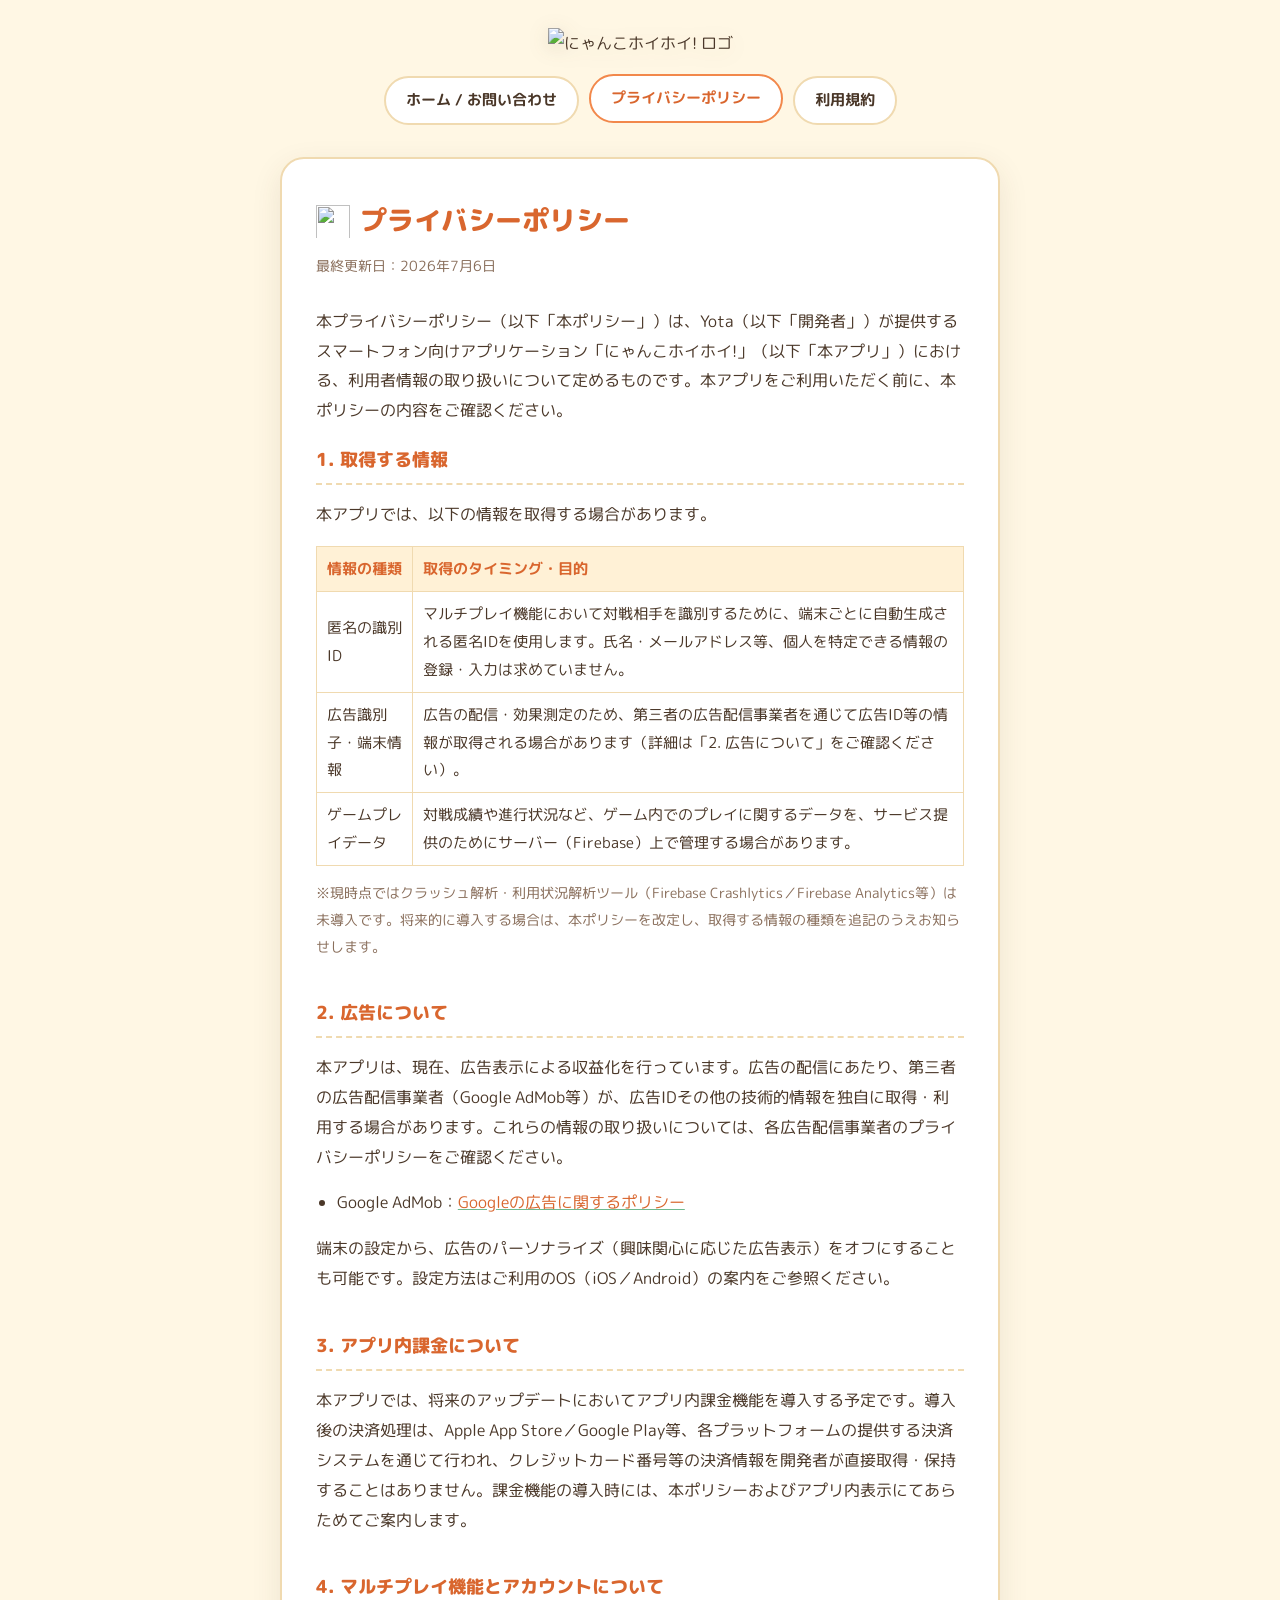
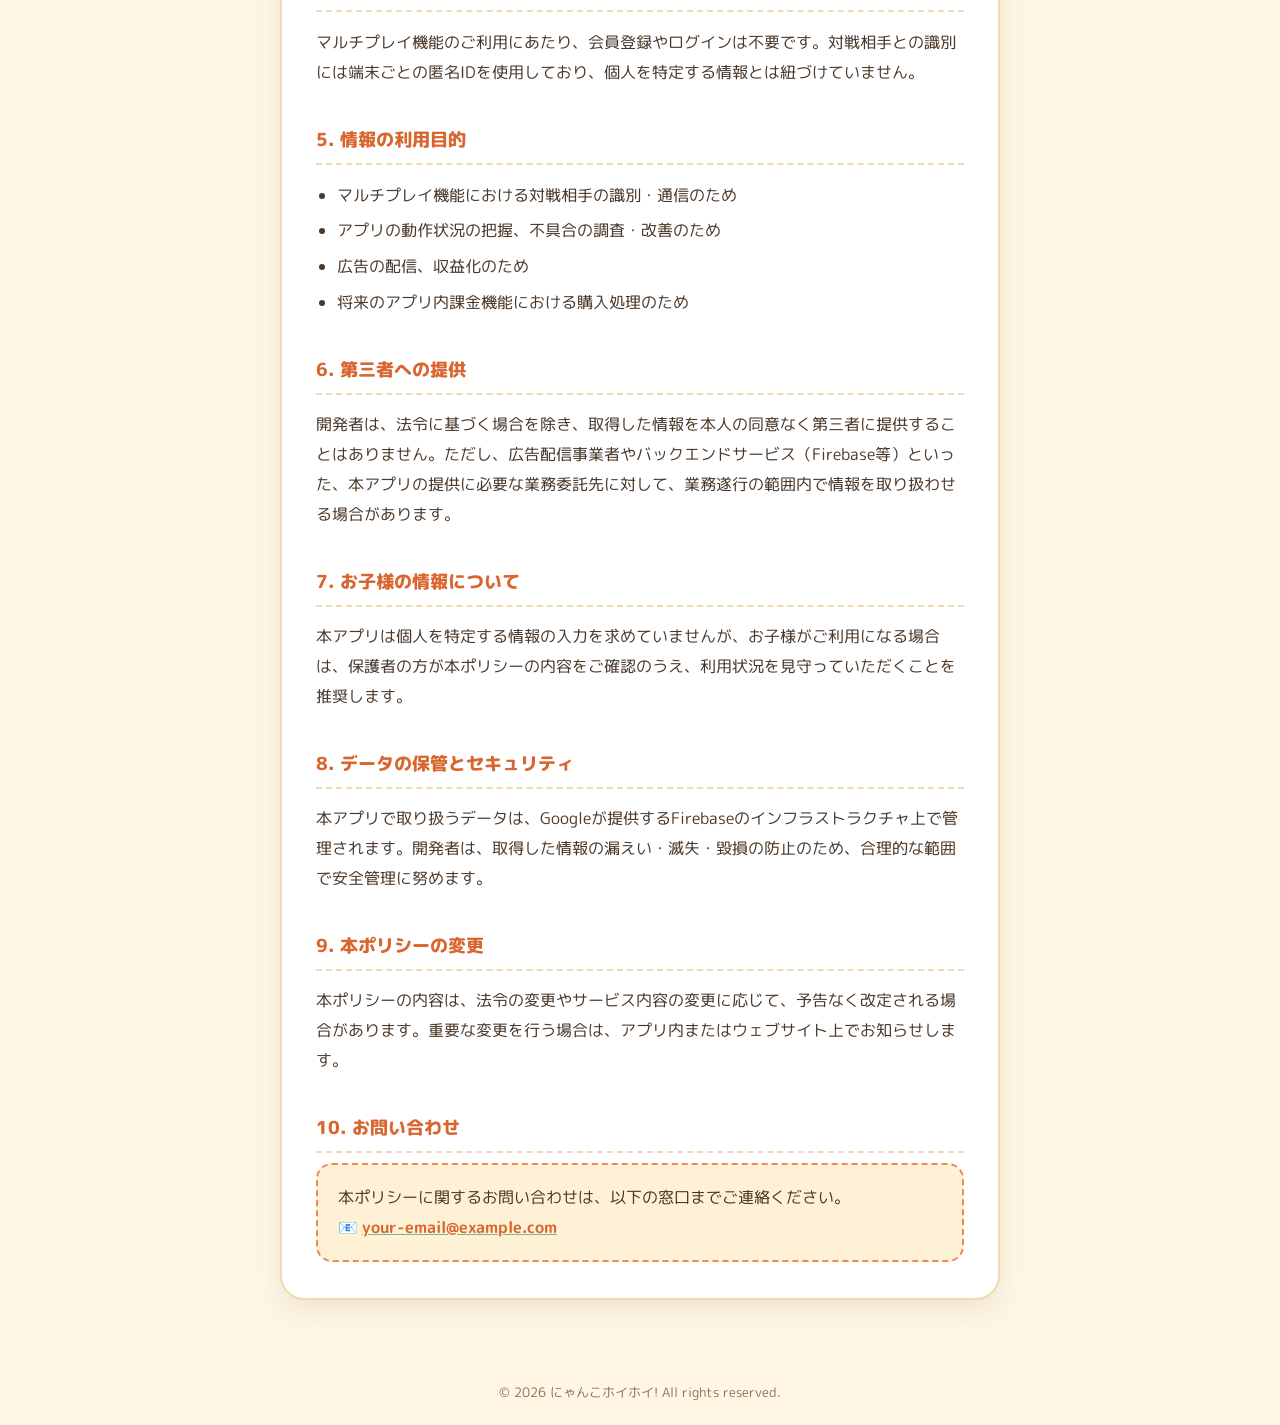
==== privacy-policy.html @ aa25f76d "新規追加" ====
<!DOCTYPE html>
<html lang="ja">
<head>
<meta charset="UTF-8">
<meta name="viewport" content="width=device-width, initial-scale=1.0">
<title>プライバシーポリシー | にゃんこホイホイ!</title>
<meta name="description" content="にゃんこホイホイ!のプライバシーポリシー。取得する情報、広告配信、アプリ内課金、Firebaseの利用等について説明します。">
<link rel="stylesheet" href="style.css">
</head>
<body>

<header class="site-header">
  <img class="logo" src="assets/title.png" alt="にゃんこホイホイ! ロゴ">
  <nav class="site-nav">
    <a href="index.html">ホーム / お問い合わせ</a>
    <a href="privacy-policy.html" class="active">プライバシーポリシー</a>
    <a href="terms.html">利用規約</a>
  </nav>
</header>

<main>
  <div class="card">
    <h1 class="page-title"><img class="icon" src="assets/sironeko.png" alt="">プライバシーポリシー</h1>
    <p class="updated">最終更新日：2026年7月6日</p>

    <p>
      本プライバシーポリシー（以下「本ポリシー」）は、Yota（以下「開発者」）が提供するスマートフォン向けアプリケーション「にゃんこホイホイ!」（以下「本アプリ」）における、利用者情報の取り扱いについて定めるものです。本アプリをご利用いただく前に、本ポリシーの内容をご確認ください。
    </p>

    <h2>1. 取得する情報</h2>
    <p>本アプリでは、以下の情報を取得する場合があります。</p>
    <table>
      <tr><th>情報の種類</th><th>取得のタイミング・目的</th></tr>
      <tr>
        <td>匿名の識別ID</td>
        <td>マルチプレイ機能において対戦相手を識別するために、端末ごとに自動生成される匿名IDを使用します。氏名・メールアドレス等、個人を特定できる情報の登録・入力は求めていません。</td>
      </tr>
      <tr>
        <td>広告識別子・端末情報</td>
        <td>広告の配信・効果測定のため、第三者の広告配信事業者を通じて広告ID等の情報が取得される場合があります（詳細は「2. 広告について」をご確認ください）。</td>
      </tr>
      <tr>
        <td>ゲームプレイデータ</td>
        <td>対戦成績や進行状況など、ゲーム内でのプレイに関するデータを、サービス提供のためにサーバー（Firebase）上で管理する場合があります。</td>
      </tr>
    </table>
    <p style="font-size:0.88rem; color:var(--text-soft);">
      ※現時点ではクラッシュ解析・利用状況解析ツール（Firebase Crashlytics／Firebase Analytics等）は未導入です。将来的に導入する場合は、本ポリシーを改定し、取得する情報の種類を追記のうえお知らせします。
    </p>

    <h2>2. 広告について</h2>
    <p>
      本アプリは、現在、広告表示による収益化を行っています。広告の配信にあたり、第三者の広告配信事業者（Google AdMob等）が、広告IDその他の技術的情報を独自に取得・利用する場合があります。これらの情報の取り扱いについては、各広告配信事業者のプライバシーポリシーをご確認ください。
    </p>
    <ul>
      <li>Google AdMob：<a href="https://policies.google.com/technologies/ads" target="_blank" rel="noopener">Googleの広告に関するポリシー</a></li>
    </ul>
    <p>
      端末の設定から、広告のパーソナライズ（興味関心に応じた広告表示）をオフにすることも可能です。設定方法はご利用のOS（iOS／Android）の案内をご参照ください。
    </p>

    <h2>3. アプリ内課金について</h2>
    <p>
      本アプリでは、将来のアップデートにおいてアプリ内課金機能を導入する予定です。導入後の決済処理は、Apple App Store／Google Play等、各プラットフォームの提供する決済システムを通じて行われ、クレジットカード番号等の決済情報を開発者が直接取得・保持することはありません。課金機能の導入時には、本ポリシーおよびアプリ内表示にてあらためてご案内します。
    </p>

    <h2>4. マルチプレイ機能とアカウントについて</h2>
    <p>
      マルチプレイ機能のご利用にあたり、会員登録やログインは不要です。対戦相手との識別には端末ごとの匿名IDを使用しており、個人を特定する情報とは紐づけていません。
    </p>

    <h2>5. 情報の利用目的</h2>
    <ul>
      <li>マルチプレイ機能における対戦相手の識別・通信のため</li>
      <li>アプリの動作状況の把握、不具合の調査・改善のため</li>
      <li>広告の配信、収益化のため</li>
      <li>将来のアプリ内課金機能における購入処理のため</li>
    </ul>

    <h2>6. 第三者への提供</h2>
    <p>
      開発者は、法令に基づく場合を除き、取得した情報を本人の同意なく第三者に提供することはありません。ただし、広告配信事業者やバックエンドサービス（Firebase等）といった、本アプリの提供に必要な業務委託先に対して、業務遂行の範囲内で情報を取り扱わせる場合があります。
    </p>

    <h2>7. お子様の情報について</h2>
    <p>
      本アプリは個人を特定する情報の入力を求めていませんが、お子様がご利用になる場合は、保護者の方が本ポリシーの内容をご確認のうえ、利用状況を見守っていただくことを推奨します。
    </p>

    <h2>8. データの保管とセキュリティ</h2>
    <p>
      本アプリで取り扱うデータは、Googleが提供するFirebaseのインフラストラクチャ上で管理されます。開発者は、取得した情報の漏えい・滅失・毀損の防止のため、合理的な範囲で安全管理に努めます。
    </p>

    <h2>9. 本ポリシーの変更</h2>
    <p>
      本ポリシーの内容は、法令の変更やサービス内容の変更に応じて、予告なく改定される場合があります。重要な変更を行う場合は、アプリ内またはウェブサイト上でお知らせします。
    </p>

    <h2>10. お問い合わせ</h2>
    <div class="contact-box">
      <p style="margin:0;">
        本ポリシーに関するお問い合わせは、以下の窓口までご連絡ください。<br>
        📧 <a href="mailto:your-email@example.com">your-email@example.com</a>
      </p>
    </div>
  </div>
</main>

<footer>
  &copy; <span id="year"></span> にゃんこホイホイ! All rights reserved.
</footer>
<script>document.getElementById('year').textContent = new Date().getFullYear();</script>
</body>
</html>
---- style.css ----
/* ==========================================================
   にゃんこホイホイ! 法務ページ共通スタイル
   Tokens
   --bg          : #FFF7E4  (クリーム背景)
   --bg-card     : #FFFFFF
   --primary     : #F2884B  (オレンジ / 見出し・アクセント)
   --primary-dk  : #D9662E  (ホバー・強調)
   --accent      : #6FB98F  (差し色グリーン / リンク下線など)
   --text        : #4A3728  (温かみのあるブラウン)
   --text-soft   : #8A6F5C
   --line        : #F0DAB0
   ========================================================== */

@import url('https://fonts.googleapis.com/css2?family=M+PLUS+Rounded+1c:wght@400;700;800&display=swap');

:root {
  --bg: #FFF7E4;
  --bg-card: #FFFFFF;
  --primary: #F2884B;
  --primary-dk: #D9662E;
  --accent: #6FB98F;
  --text: #4A3728;
  --text-soft: #8A6F5C;
  --line: #F0DAB0;
}

* { box-sizing: border-box; }

html, body {
  margin: 0;
  padding: 0;
}

body {
  font-family: 'M PLUS Rounded 1c', sans-serif;
  background-color: var(--bg);
  background-image: url('assets/paw_background.png');
  background-repeat: repeat;
  background-size: 420px;
  color: var(--text);
  line-height: 1.9;
  min-height: 100vh;
  display: flex;
  flex-direction: column;
}

a { color: var(--primary-dk); text-decoration-color: var(--accent); }
a:hover { color: var(--primary); }

/* ---------- header ---------- */
.site-header {
  padding: 28px 20px 8px;
  text-align: center;
}

.site-header img.logo {
  max-width: 220px;
  width: 60%;
  height: auto;
  filter: drop-shadow(0 4px 10px rgba(74,55,40,0.15));
}

nav.site-nav {
  display: flex;
  justify-content: center;
  gap: 10px;
  flex-wrap: wrap;
  margin: 18px auto 0;
}

nav.site-nav a {
  display: inline-block;
  background: var(--bg-card);
  border: 2px solid var(--line);
  color: var(--text);
  padding: 8px 20px;
  border-radius: 999px;
  font-weight: 700;
  font-size: 0.95rem;
  text-decoration: none;
  transition: transform 0.15s ease, border-color 0.15s ease, color 0.15s ease;
}

nav.site-nav a:hover,
nav.site-nav a.active {
  border-color: var(--primary);
  color: var(--primary-dk);
  transform: translateY(-2px);
}

/* ---------- main card ---------- */
main {
  flex: 1;
  width: 100%;
  max-width: 760px;
  margin: 24px auto 60px;
  padding: 0 20px;
}

.card {
  background: var(--bg-card);
  border-radius: 24px;
  padding: 36px 34px;
  box-shadow: 0 10px 30px rgba(74, 55, 40, 0.10);
  border: 2px solid var(--line);
}

h1.page-title {
  color: var(--primary-dk);
  font-weight: 800;
  font-size: 1.7rem;
  margin: 0 0 6px;
  display: flex;
  align-items: center;
  gap: 10px;
}

.page-title .icon {
  width: 34px;
  height: 34px;
  object-fit: contain;
}

.updated {
  color: var(--text-soft);
  font-size: 0.85rem;
  margin: 0 0 28px;
}

h2 {
  color: var(--primary-dk);
  font-size: 1.15rem;
  font-weight: 800;
  margin: 34px 0 10px;
  padding-bottom: 6px;
  border-bottom: 2px dashed var(--line);
}

h2:first-of-type { margin-top: 0; }

p, li { color: var(--text); font-size: 0.98rem; }

ul, ol { padding-left: 1.3em; }
li { margin-bottom: 6px; }

table {
  width: 100%;
  border-collapse: collapse;
  margin: 14px 0 6px;
  font-size: 0.92rem;
}
th, td {
  border: 1px solid var(--line);
  padding: 8px 10px;
  text-align: left;
}
th {
  background: #FFF1D6;
  color: var(--primary-dk);
}

.contact-box {
  background: #FFF1D6;
  border: 2px dashed var(--primary);
  border-radius: 16px;
  padding: 18px 20px;
  margin-top: 10px;
}

.contact-box a { font-weight: 700; }

.hero {
  text-align: center;
  margin-bottom: 28px;
}

.hero .catrow {
  display: flex;
  justify-content: center;
  gap: 14px;
  margin: 6px 0 18px;
}
.hero .catrow img {
  width: 56px;
  height: 56px;
  object-fit: contain;
  animation: bob 2.4s ease-in-out infinite;
}
.hero .catrow img:nth-child(2) { animation-delay: 0.3s; }
.hero .catrow img:nth-child(3) { animation-delay: 0.6s; }

@keyframes bob {
  0%, 100% { transform: translateY(0); }
  50% { transform: translateY(-6px); }
}

@media (prefers-reduced-motion: reduce) {
  .hero .catrow img { animation: none; }
}

.hero p.lead {
  color: var(--text-soft);
  font-size: 1rem;
  max-width: 480px;
  margin: 0 auto;
}

.link-cards {
  display: grid;
  grid-template-columns: 1fr 1fr;
  gap: 14px;
  margin-top: 24px;
}

.link-cards a {
  display: block;
  text-decoration: none;
  background: #FFF1D6;
  border: 2px solid var(--line);
  border-radius: 16px;
  padding: 16px;
  text-align: center;
  color: var(--text);
  font-weight: 700;
  transition: transform 0.15s ease, border-color 0.15s ease;
}
.link-cards a:hover {
  border-color: var(--primary);
  transform: translateY(-3px);
  color: var(--primary-dk);
}

@media (max-width: 480px) {
  .link-cards { grid-template-columns: 1fr; }
  .card { padding: 26px 20px; }
  h1.page-title { font-size: 1.4rem; }
}

/* ---------- footer ---------- */
footer {
  text-align: center;
  padding: 20px;
  color: var(--text-soft);
  font-size: 0.82rem;
}

:focus-visible {
  outline: 3px solid var(--accent);
  outline-offset: 2px;
}
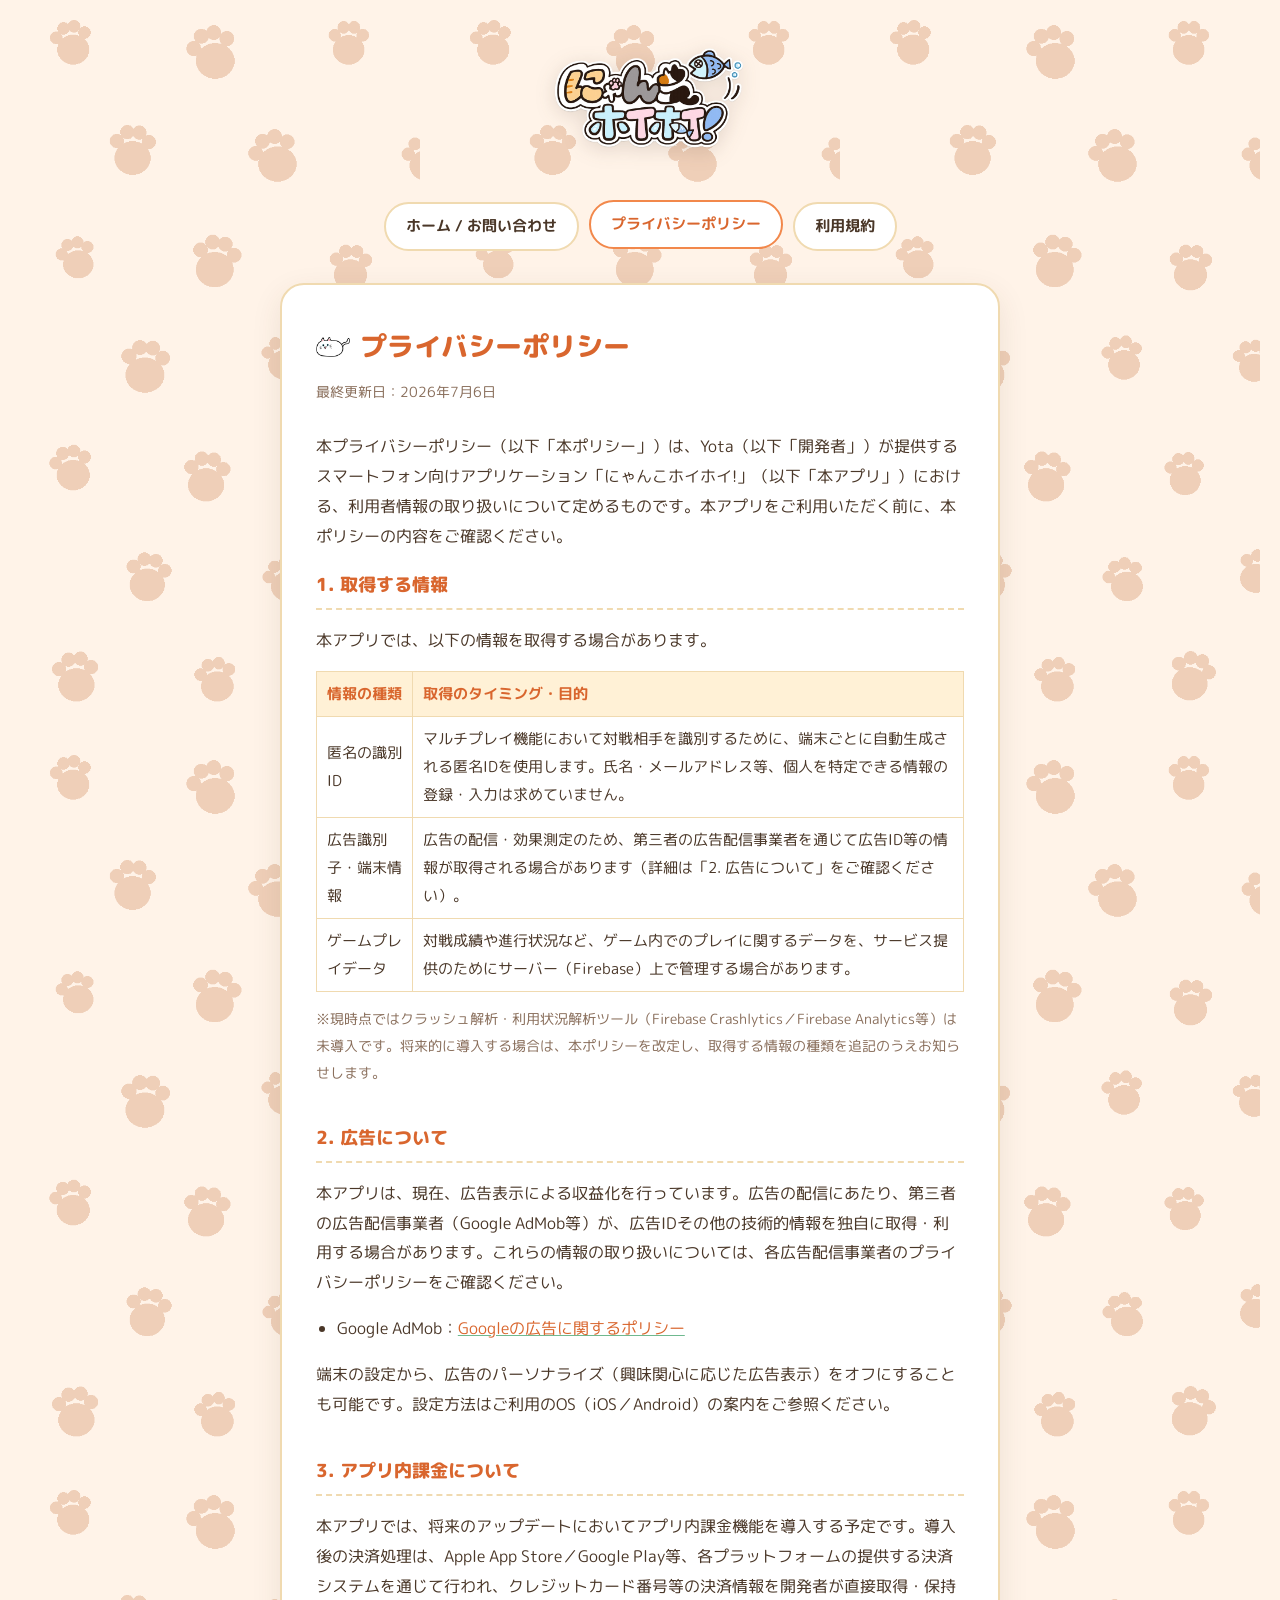
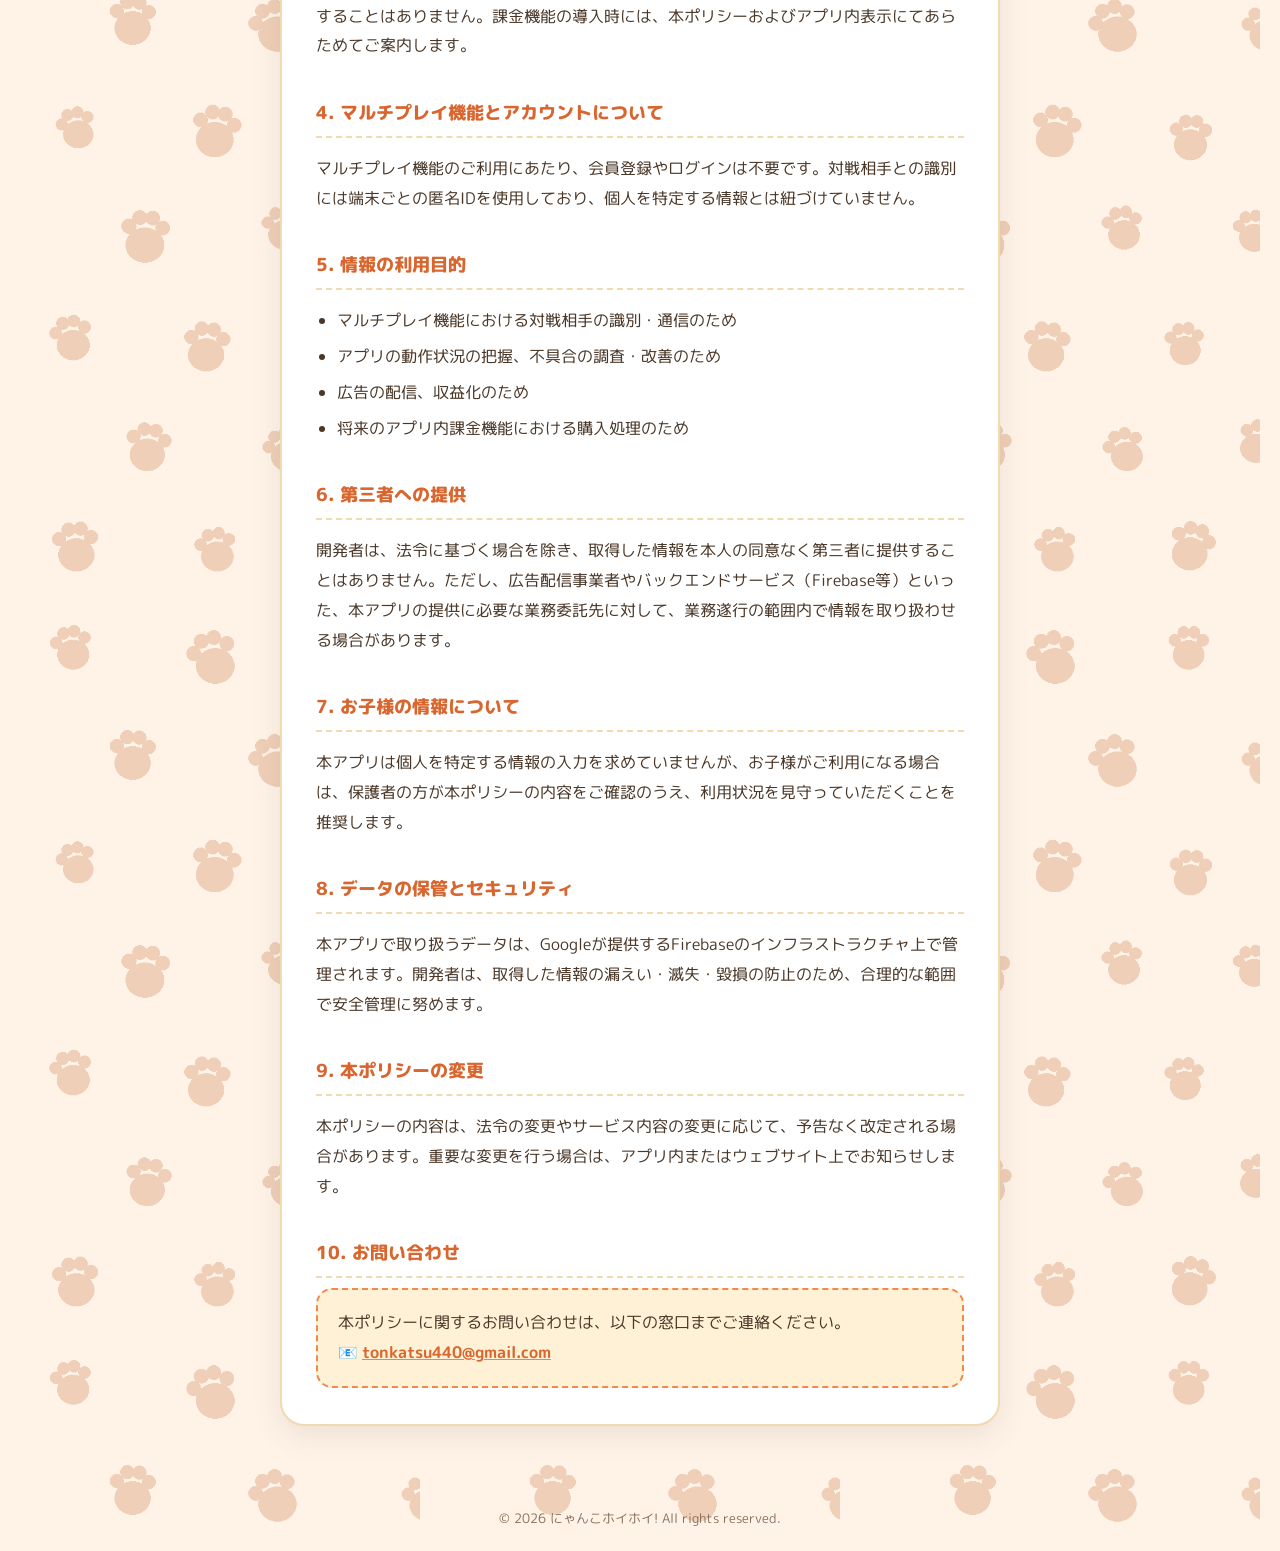
==== commit 4c83938e: "修正" ====
--- a/privacy-policy.html
+++ b/privacy-policy.html
@@ -101,7 +101,7 @@
     <div class="contact-box">
       <p style="margin:0;">
         本ポリシーに関するお問い合わせは、以下の窓口までご連絡ください。<br>
-        📧 <a href="mailto:your-email@example.com">your-email@example.com</a>
+        📧 <a href="mailto:tonkatsu440@gmail.com">tonkatsu440@gmail.com</a>
       </p>
     </div>
   </div>
